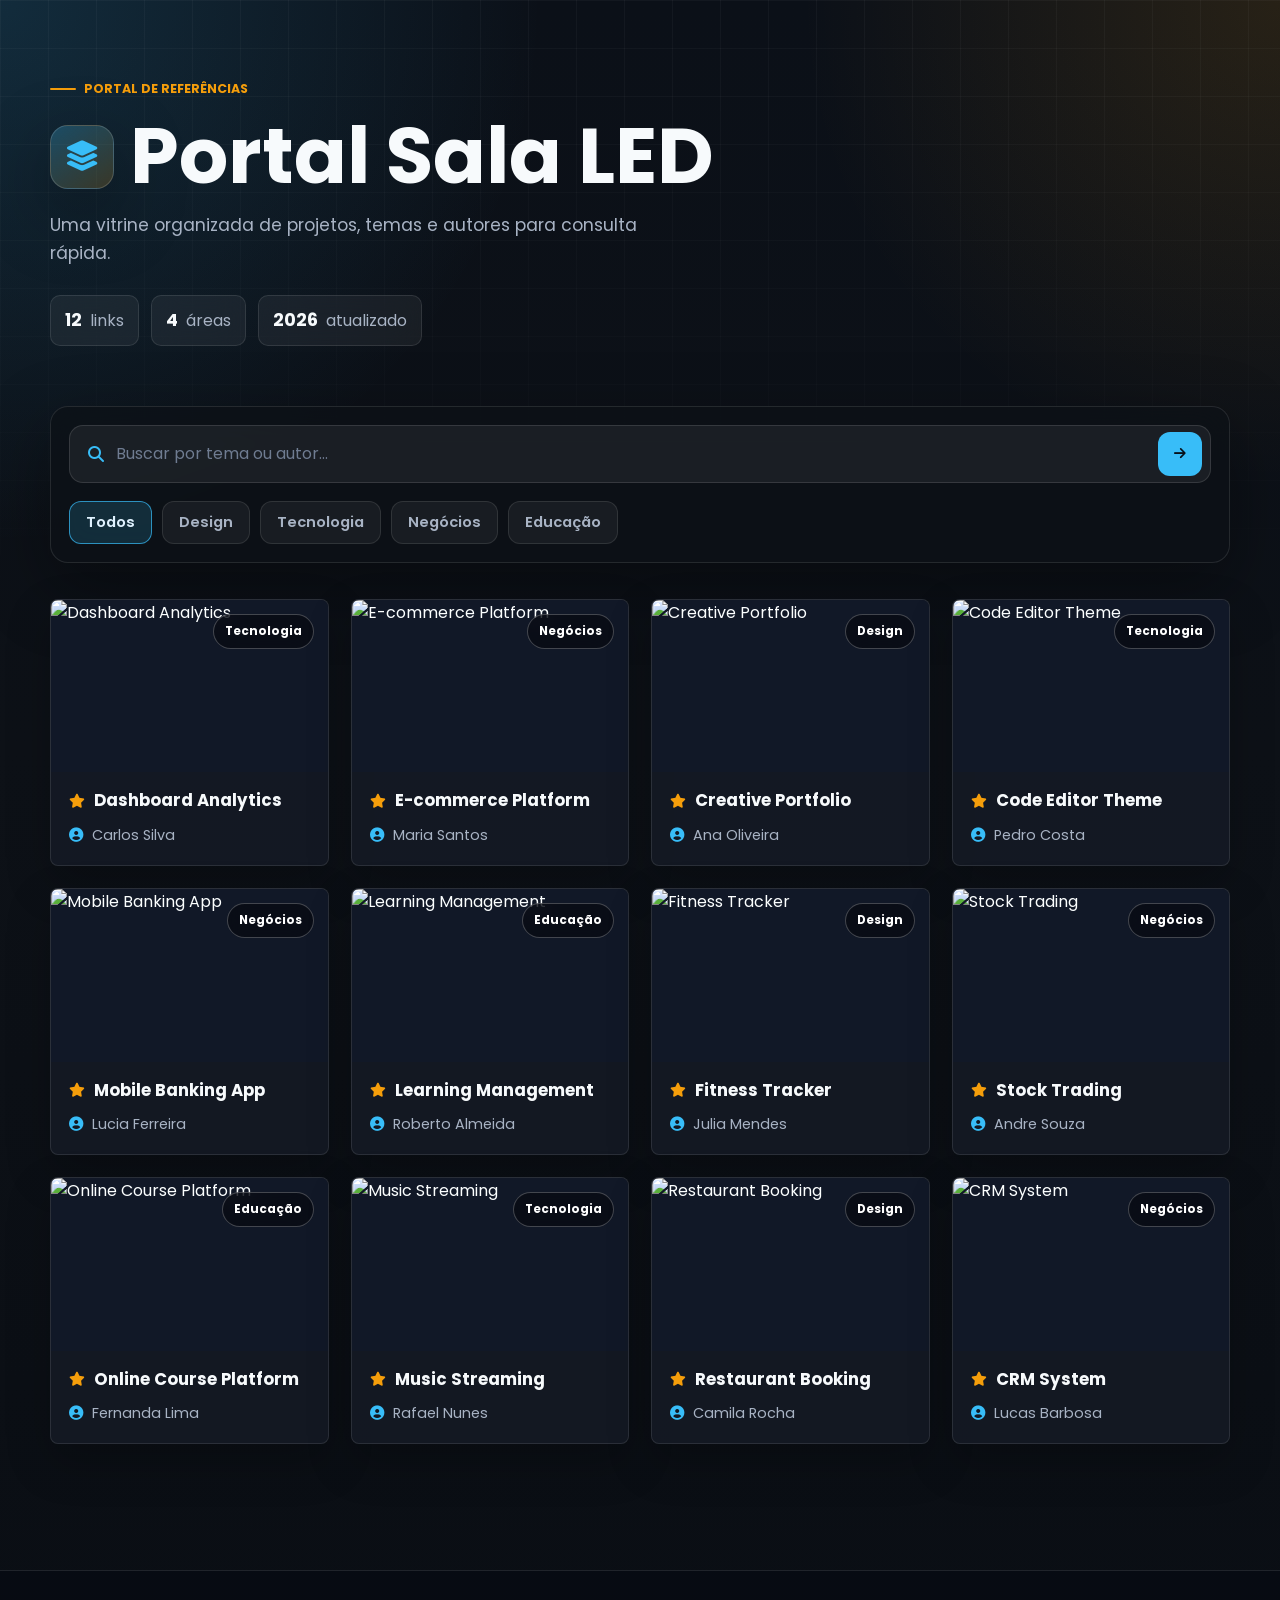
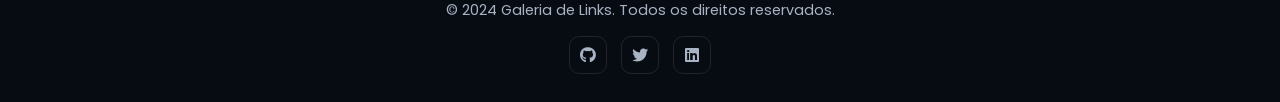
==== index.html @ 5757dfc9 "Initial site files" ====
<!DOCTYPE html>
<html lang="pt-BR">
<head>
    <meta charset="UTF-8">
    <meta name="viewport" content="width=device-width, initial-scale=1.0">
    <title>Portal Sala LED</title>
    <link rel="stylesheet" href="style.css">
    <link rel="stylesheet" href="https://cdnjs.cloudflare.com/ajax/libs/font-awesome/6.4.0/css/all.min.css">
    <link href="https://fonts.googleapis.com/css2?family=Poppins:wght@300;400;500;600;700&display=swap" rel="stylesheet">
</head>
<body>
    <header class="hero">
        <div class="container">
            <div class="hero-content">
                <span class="eyebrow">Portal de referências</span>
                <h1><i class="fas fa-layer-group"></i> Portal Sala LED</h1>
                <p class="subtitle">Uma vitrine organizada de projetos, temas e autores para consulta rápida.</p>
                <div class="hero-stats" aria-label="Resumo do portal">
                    <span><strong>12</strong> links</span>
                    <span><strong>4</strong> áreas</span>
                    <span><strong>2026</strong> atualizado</span>
                </div>
            </div>
        </div>
    </header>

    <main class="container">
        <section class="toolbar" aria-label="Controles da galeria">
            <div class="search-bar">
                <i class="fas fa-magnifying-glass search-icon" aria-hidden="true"></i>
                <input type="text" id="searchInput" placeholder="Buscar por tema ou autor...">
                <button id="searchBtn" aria-label="Buscar"><i class="fas fa-arrow-right"></i></button>
            </div>

            <div class="filter-buttons" aria-label="Categorias">
                <button class="filter-btn active" data-filter="all">Todos</button>
                <button class="filter-btn" data-filter="design">Design</button>
                <button class="filter-btn" data-filter="tecnologia">Tecnologia</button>
                <button class="filter-btn" data-filter="negocios">Negócios</button>
                <button class="filter-btn" data-filter="educacao">Educação</button>
            </div>
        </section>

        <div class="gallery" id="gallery">
            <!-- Gallery items will be dynamically inserted here -->
        </div>

        <div class="no-results" id="noResults" style="display: none;">
            <i class="fas fa-search"></i>
            <p>Nenhum resultado encontrado</p>
        </div>
    </main>

    <footer>
        <div class="container">
            <p>&copy; 2024 Galeria de Links. Todos os direitos reservados.</p>
            <div class="social-links">
                <a href="#"><i class="fab fa-github"></i></a>
                <a href="#"><i class="fab fa-twitter"></i></a>
                <a href="#"><i class="fab fa-linkedin"></i></a>
            </div>
        </div>
    </footer>

    <script src="script.js"></script>
</body>
</html>
---- style.css ----
* {
    margin: 0;
    padding: 0;
    box-sizing: border-box;
}

:root {
    --bg: #0d1117;
    --bg-soft: #111827;
    --panel: rgba(22, 28, 39, 0.78);
    --panel-solid: #171f2d;
    --line: rgba(255, 255, 255, 0.1);
    --text-primary: #f7fafc;
    --text-secondary: #a8b3c4;
    --muted: #6f7c91;
    --primary: #38bdf8;
    --primary-strong: #0ea5e9;
    --accent: #f59e0b;
    --success: #34d399;
    --shadow: 0 24px 70px rgba(0, 0, 0, 0.34);
}

body {
    font-family: 'Poppins', sans-serif;
    background:
        radial-gradient(circle at top left, rgba(56, 189, 248, 0.16), transparent 34rem),
        radial-gradient(circle at top right, rgba(245, 158, 11, 0.12), transparent 30rem),
        linear-gradient(180deg, #0b1018 0%, var(--bg) 44%, #0a0e14 100%);
    color: var(--text-primary);
    min-height: 100vh;
    line-height: 1.6;
}

body::before {
    content: '';
    position: fixed;
    inset: 0;
    pointer-events: none;
    background-image: linear-gradient(rgba(255, 255, 255, 0.035) 1px, transparent 1px), linear-gradient(90deg, rgba(255, 255, 255, 0.035) 1px, transparent 1px);
    background-size: 48px 48px;
    mask-image: linear-gradient(to bottom, #000 0%, transparent 74%);
}

.container {
    width: min(1180px, calc(100% - 40px));
    margin: 0 auto;
}

.hero {
    position: relative;
    overflow: hidden;
    padding: 72px 0 96px;
}

.hero::after {
    content: '';
    position: absolute;
    left: 50%;
    bottom: 0;
    width: min(1180px, calc(100% - 40px));
    height: 1px;
    transform: translateX(-50%);
    background: linear-gradient(90deg, transparent, rgba(255, 255, 255, 0.24), transparent);
}

.hero-content {
    max-width: 790px;
}

.eyebrow {
    display: inline-flex;
    align-items: center;
    gap: 8px;
    margin-bottom: 18px;
    color: var(--accent);
    font-size: 0.78rem;
    font-weight: 700;
    text-transform: uppercase;
    letter-spacing: 0;
}

.eyebrow::before {
    content: '';
    width: 26px;
    height: 2px;
    border-radius: 999px;
    background: var(--accent);
}

.hero h1 {
    display: flex;
    align-items: center;
    gap: 16px;
    margin-bottom: 16px;
    color: var(--text-primary);
    font-size: clamp(2.35rem, 7vw, 4.85rem);
    line-height: 1.02;
    font-weight: 700;
}

.hero h1 i {
    display: grid;
    place-items: center;
    flex: 0 0 auto;
    width: 64px;
    height: 64px;
    border: 1px solid rgba(255, 255, 255, 0.16);
    border-radius: 18px;
    background: linear-gradient(145deg, rgba(56, 189, 248, 0.26), rgba(245, 158, 11, 0.18));
    color: var(--primary);
    font-size: 1.9rem;
    box-shadow: var(--shadow);
}

.subtitle {
    max-width: 650px;
    color: var(--text-secondary);
    font-size: 1.08rem;
}

.hero-stats {
    display: flex;
    flex-wrap: wrap;
    gap: 12px;
    margin-top: 28px;
}

.hero-stats span {
    display: inline-flex;
    align-items: baseline;
    gap: 8px;
    padding: 10px 14px;
    border: 1px solid var(--line);
    border-radius: 10px;
    background: rgba(255, 255, 255, 0.055);
    color: var(--text-secondary);
    backdrop-filter: blur(16px);
}

.hero-stats strong {
    color: var(--text-primary);
    font-size: 1.1rem;
}

main {
    padding: 0 0 82px;
}

.toolbar {
    display: grid;
    gap: 18px;
    margin: -36px 0 36px;
    padding: 18px;
    border: 1px solid var(--line);
    border-radius: 18px;
    background: rgba(13, 17, 23, 0.72);
    box-shadow: var(--shadow);
    backdrop-filter: blur(18px);
}

.search-bar {
    display: grid;
    grid-template-columns: auto 1fr auto;
    align-items: center;
    gap: 12px;
    min-height: 58px;
    padding: 0 8px 0 18px;
    border: 1px solid rgba(255, 255, 255, 0.12);
    border-radius: 14px;
    background: rgba(255, 255, 255, 0.06);
}

.search-icon {
    color: var(--primary);
}

.search-bar input {
    min-width: 0;
    border: 0;
    outline: 0;
    background: transparent;
    color: var(--text-primary);
    font: inherit;
}

.search-bar input::placeholder {
    color: var(--muted);
}

.search-bar button {
    display: grid;
    place-items: center;
    width: 44px;
    height: 44px;
    border: 0;
    border-radius: 12px;
    background: var(--primary);
    color: #071019;
    cursor: pointer;
    transition: transform 0.2s ease, background 0.2s ease, box-shadow 0.2s ease;
}

.search-bar button:hover {
    background: #7dd3fc;
    box-shadow: 0 12px 26px rgba(56, 189, 248, 0.24);
    transform: translateY(-1px);
}

.filter-buttons {
    display: flex;
    flex-wrap: wrap;
    gap: 10px;
}

.filter-btn {
    border: 1px solid var(--line);
    border-radius: 12px;
    background: rgba(255, 255, 255, 0.05);
    color: var(--text-secondary);
    cursor: pointer;
    font-family: inherit;
    font-size: 0.92rem;
    font-weight: 600;
    padding: 10px 16px;
    transition: transform 0.2s ease, border-color 0.2s ease, background 0.2s ease, color 0.2s ease;
}

.filter-btn:hover {
    border-color: rgba(56, 189, 248, 0.6);
    color: var(--text-primary);
    transform: translateY(-1px);
}

.filter-btn.active {
    border-color: rgba(56, 189, 248, 0.7);
    background: rgba(56, 189, 248, 0.16);
    color: #e0f2fe;
}

.gallery {
    display: grid;
    grid-template-columns: repeat(auto-fit, minmax(270px, 1fr));
    gap: 22px;
    margin-bottom: 44px;
}

.gallery-item {
    position: relative;
    display: block;
    overflow: hidden;
    border: 1px solid rgba(255, 255, 255, 0.1);
    border-radius: 8px;
    background: var(--panel);
    color: inherit;
    text-decoration: none;
    box-shadow: 0 18px 45px rgba(0, 0, 0, 0.22);
    animation: fadeIn 0.48s ease both;
    transition: transform 0.22s ease, border-color 0.22s ease, box-shadow 0.22s ease;
}

.gallery-item:hover {
    border-color: rgba(56, 189, 248, 0.36);
    box-shadow: 0 24px 70px rgba(0, 0, 0, 0.34);
    transform: translateY(-6px);
}

.gallery-item .image-container {
    position: relative;
    aspect-ratio: 16 / 10;
    overflow: hidden;
    background: var(--bg-soft);
}

.gallery-item img {
    width: 100%;
    height: 100%;
    object-fit: cover;
    filter: saturate(0.96) contrast(1.04);
    transition: transform 0.5s ease, filter 0.5s ease;
}

.gallery-item:hover img {
    transform: scale(1.055);
    filter: saturate(1.08) contrast(1.08);
}

.gallery-item .overlay {
    position: absolute;
    inset: 0;
    display: flex;
    align-items: flex-end;
    justify-content: flex-start;
    padding: 18px;
    background: linear-gradient(to top, rgba(5, 8, 13, 0.78), transparent 66%);
    opacity: 0;
    transition: opacity 0.25s ease;
}

.gallery-item:hover .overlay {
    opacity: 1;
}

.gallery-item .visit-btn {
    display: inline-flex;
    align-items: center;
    gap: 8px;
    padding: 9px 13px;
    border-radius: 10px;
    background: rgba(247, 250, 252, 0.96);
    color: #0b1018;
    font-size: 0.86rem;
    font-weight: 700;
    transform: translateY(8px);
    transition: transform 0.25s ease;
}

.gallery-item .visit-btn::after {
    content: '\f061';
    font-family: 'Font Awesome 6 Free';
    font-weight: 900;
    font-size: 0.78rem;
}

.gallery-item:hover .visit-btn {
    transform: translateY(0);
}

.gallery-item .info {
    display: grid;
    gap: 12px;
    padding: 18px;
}

.gallery-item .theme {
    display: flex;
    align-items: center;
    gap: 9px;
    color: var(--text-primary);
    font-size: 1.04rem;
    font-weight: 700;
    line-height: 1.28;
}

.gallery-item .theme i {
    color: var(--accent);
    font-size: 0.88rem;
}

.gallery-item .author {
    display: flex;
    align-items: center;
    gap: 9px;
    color: var(--text-secondary);
    font-size: 0.9rem;
}

.gallery-item .author i {
    color: var(--primary);
}

.gallery-item .category-tag {
    position: absolute;
    top: 14px;
    right: 14px;
    padding: 7px 11px;
    border: 1px solid rgba(255, 255, 255, 0.24);
    border-radius: 999px;
    background: rgba(5, 8, 13, 0.62);
    color: #fff;
    font-size: 0.74rem;
    font-weight: 700;
    backdrop-filter: blur(12px);
}

.no-results {
    border: 1px dashed rgba(255, 255, 255, 0.18);
    border-radius: 8px;
    padding: 58px 20px;
    color: var(--text-secondary);
    text-align: center;
    background: rgba(255, 255, 255, 0.035);
}

.no-results i {
    margin-bottom: 16px;
    color: var(--primary);
    font-size: 3rem;
    opacity: 0.82;
}

.no-results p {
    font-size: 1.05rem;
}

footer {
    border-top: 1px solid var(--line);
    padding: 28px 0;
    background: rgba(7, 11, 18, 0.78);
    text-align: center;
}

footer p {
    margin-bottom: 14px;
    color: var(--text-secondary);
    font-size: 0.9rem;
}

.social-links {
    display: flex;
    justify-content: center;
    gap: 14px;
}

.social-links a {
    display: grid;
    place-items: center;
    width: 38px;
    height: 38px;
    border: 1px solid var(--line);
    border-radius: 10px;
    color: var(--text-secondary);
    text-decoration: none;
    transition: transform 0.2s ease, color 0.2s ease, border-color 0.2s ease;
}

.social-links a:hover {
    border-color: rgba(56, 189, 248, 0.56);
    color: var(--primary);
    transform: translateY(-2px);
}

@keyframes fadeIn {
    from {
        opacity: 0;
        transform: translateY(16px);
    }

    to {
        opacity: 1;
        transform: translateY(0);
    }
}

@media (max-width: 760px) {
    .container {
        width: min(100% - 28px, 1180px);
    }

    .hero {
        padding: 48px 0 72px;
    }

    .hero h1 {
        align-items: flex-start;
        flex-direction: column;
        gap: 14px;
    }

    .hero h1 i {
        width: 54px;
        height: 54px;
        border-radius: 14px;
        font-size: 1.5rem;
    }

    .toolbar {
        margin-top: -28px;
        padding: 14px;
    }

    .filter-buttons {
        display: grid;
        grid-template-columns: repeat(2, minmax(0, 1fr));
    }

    .filter-btn {
        min-height: 42px;
        padding-inline: 10px;
    }
}

@media (max-width: 440px) {
    .hero-stats {
        display: grid;
        grid-template-columns: 1fr;
    }

    .search-bar {
        grid-template-columns: auto 1fr;
        padding: 12px;
    }

    .search-bar button {
        grid-column: 1 / -1;
        width: 100%;
    }

    .filter-buttons {
        grid-template-columns: 1fr;
    }
}
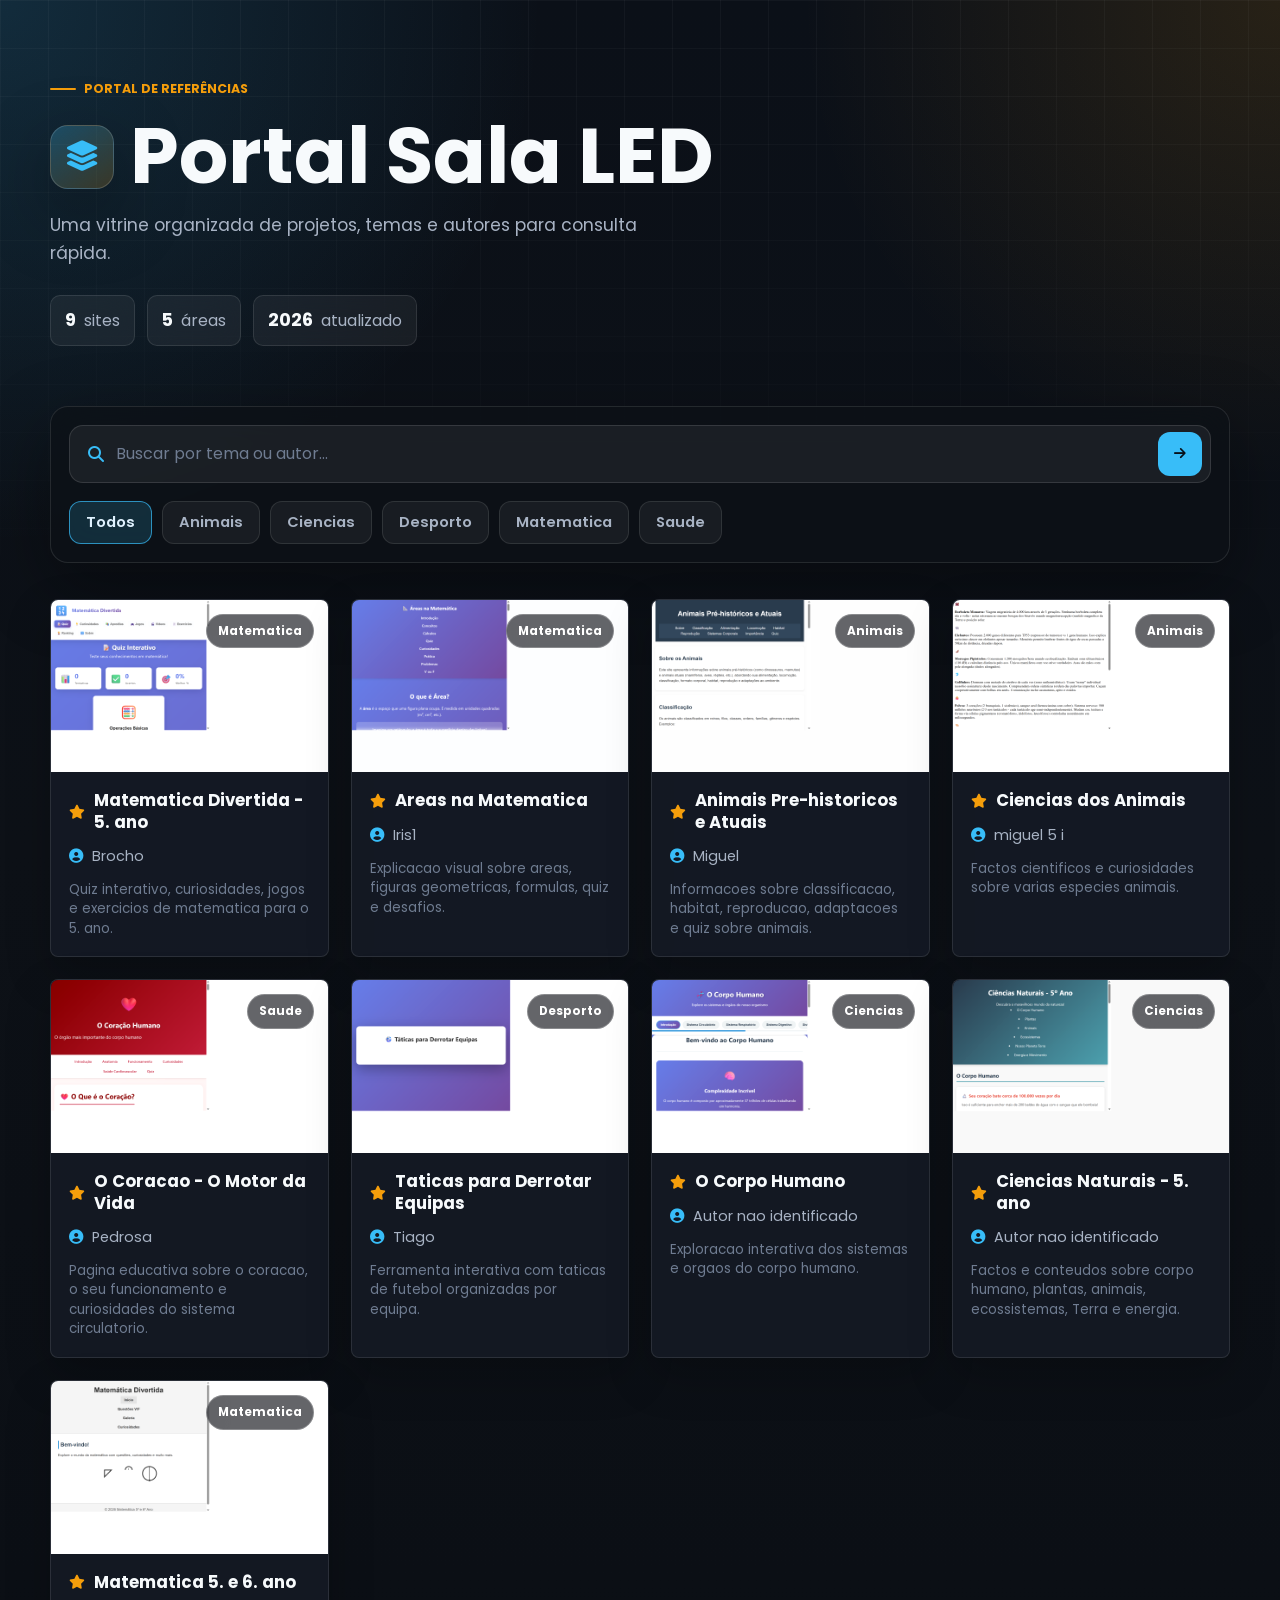
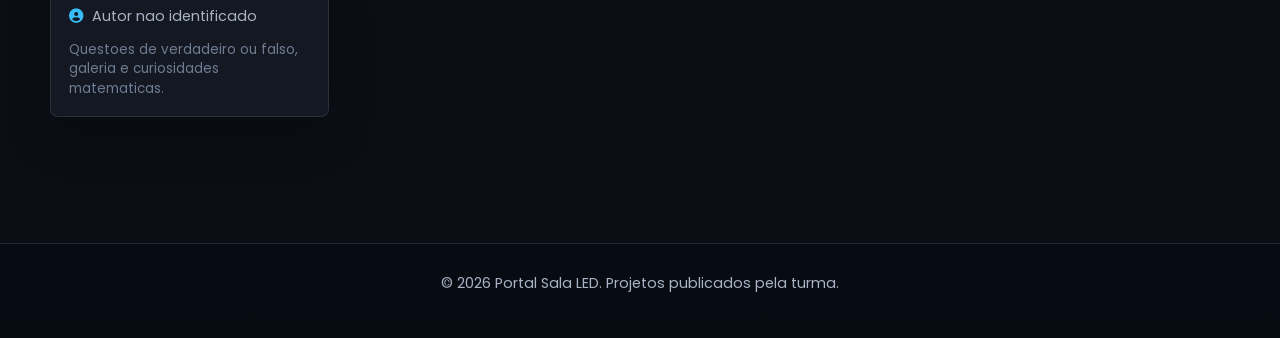
==== commit 978a1a47: "Atualiza portal dinamico" ====
--- a/index.html
+++ b/index.html
@@ -16,8 +16,8 @@
                 <h1><i class="fas fa-layer-group"></i> Portal Sala LED</h1>
                 <p class="subtitle">Uma vitrine organizada de projetos, temas e autores para consulta rápida.</p>
                 <div class="hero-stats" aria-label="Resumo do portal">
-                    <span><strong>12</strong> links</span>
-                    <span><strong>4</strong> áreas</span>
+                    <span><strong id="totalSites">0</strong> sites</span>
+                    <span><strong id="totalCategorias">0</strong> áreas</span>
                     <span><strong>2026</strong> atualizado</span>
                 </div>
             </div>
@@ -34,15 +34,11 @@
 
             <div class="filter-buttons" aria-label="Categorias">
                 <button class="filter-btn active" data-filter="all">Todos</button>
-                <button class="filter-btn" data-filter="design">Design</button>
-                <button class="filter-btn" data-filter="tecnologia">Tecnologia</button>
-                <button class="filter-btn" data-filter="negocios">Negócios</button>
-                <button class="filter-btn" data-filter="educacao">Educação</button>
             </div>
         </section>
 
         <div class="gallery" id="gallery">
-            <!-- Gallery items will be dynamically inserted here -->
+            <p class="loading-message">A carregar sites...</p>
         </div>
 
         <div class="no-results" id="noResults" style="display: none;">
@@ -53,12 +49,7 @@
 
     <footer>
         <div class="container">
-            <p>&copy; 2024 Galeria de Links. Todos os direitos reservados.</p>
-            <div class="social-links">
-                <a href="#"><i class="fab fa-github"></i></a>
-                <a href="#"><i class="fab fa-twitter"></i></a>
-                <a href="#"><i class="fab fa-linkedin"></i></a>
-            </div>
+            <p>&copy; 2026 Portal Sala LED. Projetos publicados pela turma.</p>
         </div>
     </footer>
 
--- a/style.css
+++ b/style.css
@@ -358,6 +358,12 @@
     color: var(--primary);
 }
 
+.gallery-item .description {
+    color: var(--muted);
+    font-size: 0.84rem;
+    line-height: 1.45;
+}
+
 .gallery-item .category-tag {
     position: absolute;
     top: 14px;
@@ -392,6 +398,33 @@
     font-size: 1.05rem;
 }
 
+.loading-message,
+.data-error {
+    grid-column: 1 / -1;
+    border: 1px dashed rgba(255, 255, 255, 0.18);
+    border-radius: 8px;
+    padding: 44px 20px;
+    color: var(--text-secondary);
+    text-align: center;
+    background: rgba(255, 255, 255, 0.035);
+}
+
+.data-error {
+    display: grid;
+    gap: 10px;
+    justify-items: center;
+}
+
+.data-error i {
+    color: var(--accent);
+    font-size: 2rem;
+}
+
+.data-error small {
+    max-width: 620px;
+    color: var(--muted);
+}
+
 footer {
     border-top: 1px solid var(--line);
     padding: 28px 0;
